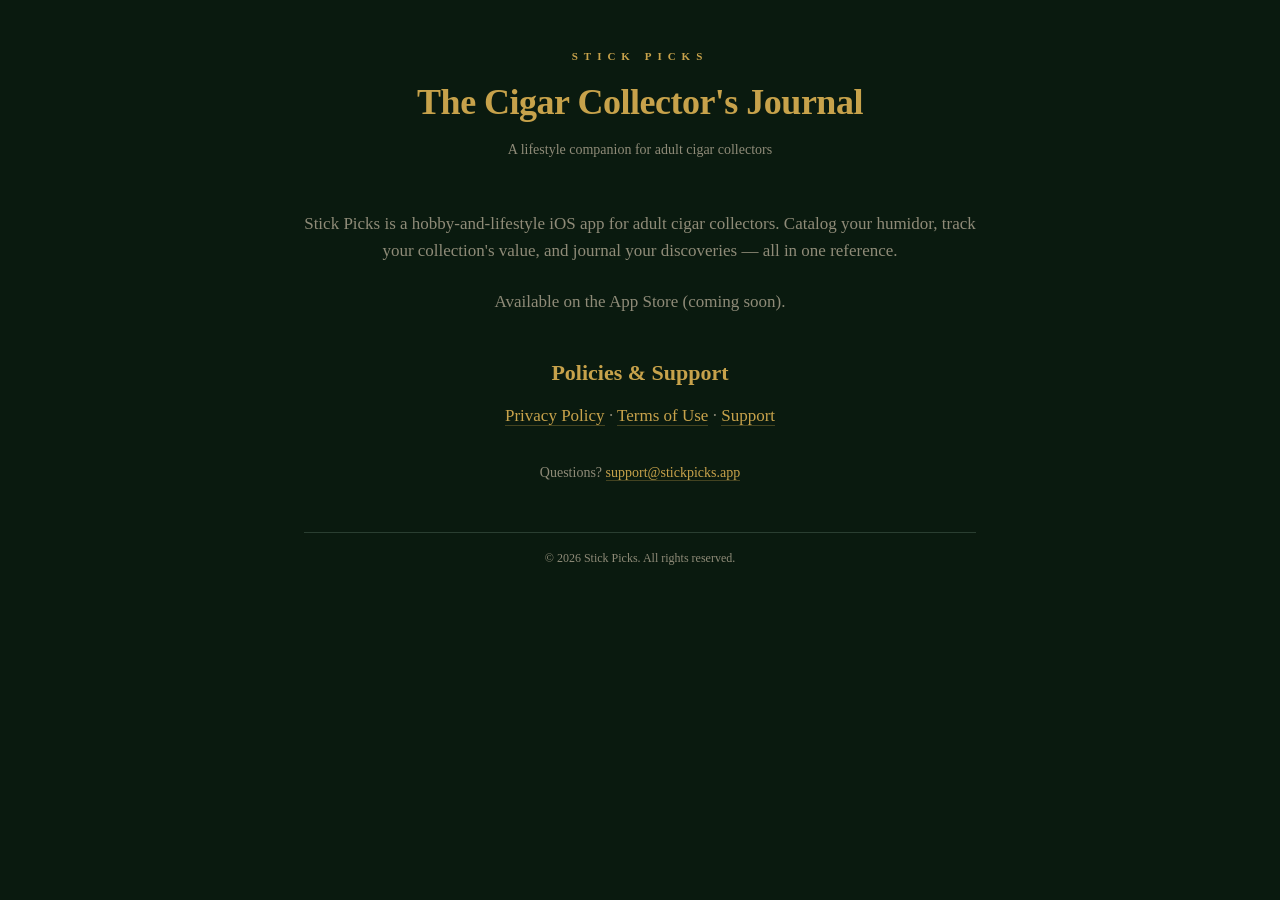
==== index.html @ 28de3f99 "Initial: Stick Picks public pages Minimal static site for the legal + support pages required by Appl" ====
<!doctype html>
<html lang="en">
<head>
<meta charset="utf-8" />
<meta name="viewport" content="width=device-width, initial-scale=1" />
<title>Stick Picks — Cigar Collection Journal</title>
<meta name="description" content="Stick Picks is a lifestyle and hobby app for adult cigar collectors. Catalog your humidor, track collection value, and journal your collection." />
<link rel="stylesheet" href="style.css" />
</head>
<body>
<div class="container">
  <p class="brand">Stick Picks</p>
  <h1>The Cigar Collector's Journal</h1>
  <p class="effective">A lifestyle companion for adult cigar collectors</p>

  <p style="text-align: center; margin-top: 48px;">
    Stick Picks is a hobby-and-lifestyle iOS app for adult cigar collectors.
    Catalog your humidor, track your collection's value, and journal your
    discoveries — all in one reference.
  </p>

  <p style="text-align: center; margin-top: 24px;">
    Available on the App Store (coming soon).
  </p>

  <h2 style="text-align: center;">Policies &amp; Support</h2>
  <p style="text-align: center;">
    <a href="privacy.html">Privacy Policy</a> ·
    <a href="terms.html">Terms of Use</a> ·
    <a href="support.html">Support</a>
  </p>

  <p style="text-align: center; margin-top: 32px; font-size: 14px;">
    Questions? <a href="mailto:support@stickpicks.app">support@stickpicks.app</a>
  </p>

  <hr class="footer-rule" />
  <p class="footer">© 2026 Stick Picks. All rights reserved.</p>
</div>
</body>
</html>
---- style.css ----
/* Stick Picks legal / support pages — shared stylesheet.
   Minimal, readable, on-brand (dark green + gold accent, serif type). */

:root {
  --bg: #0A1A0F;
  --card: #122218;
  --text: #E8E2D0;
  --muted: #8F8B78;
  --accent: #C7A24B;
  --border: #2A3E31;
}

* { box-sizing: border-box; }

html, body {
  margin: 0;
  padding: 0;
  background: var(--bg);
  color: var(--text);
  font-family: 'Cormorant Garamond', Georgia, 'Times New Roman', serif;
  font-size: 17px;
  line-height: 1.6;
}

a {
  color: var(--accent);
  text-decoration: none;
  border-bottom: 1px solid rgba(199, 162, 75, 0.3);
  transition: border-color 0.2s;
}

a:hover {
  border-bottom-color: var(--accent);
}

.container {
  max-width: 720px;
  margin: 0 auto;
  padding: 48px 24px 96px;
}

.brand {
  font-size: 11px;
  font-weight: 800;
  color: var(--accent);
  letter-spacing: 6px;
  text-align: center;
  margin: 0 0 8px;
  text-transform: uppercase;
}

h1 {
  font-size: 36px;
  font-weight: 800;
  color: var(--accent);
  text-align: center;
  margin: 0 0 8px;
  letter-spacing: -0.5px;
}

.effective {
  font-size: 14px;
  color: var(--muted);
  text-align: center;
  margin: 0 0 48px;
}

h2 {
  font-size: 22px;
  font-weight: 800;
  color: var(--accent);
  margin: 40px 0 12px;
}

p {
  color: var(--muted);
  margin: 0 0 14px;
}

ul {
  margin: 0 0 14px;
  padding-left: 24px;
  color: var(--muted);
}

li {
  margin-bottom: 6px;
}

strong {
  color: var(--text);
  font-weight: 700;
}

.warning {
  border: 2px solid var(--text);
  padding: 16px;
  margin: 16px 0;
}

.warning-title {
  font-size: 13px;
  font-weight: 800;
  letter-spacing: 1px;
  color: var(--text);
  margin: 0 0 8px;
  text-transform: uppercase;
}

.warning-body {
  font-size: 14px;
  color: var(--text);
  line-height: 1.5;
  margin: 0;
}

hr.footer-rule {
  border: 0;
  border-top: 1px solid var(--border);
  margin: 48px 0 16px;
}

.footer {
  text-align: center;
  font-size: 12px;
  color: var(--muted);
}

.nav {
  text-align: center;
  margin-bottom: 32px;
  font-size: 14px;
}

.nav a {
  margin: 0 12px;
  color: var(--muted);
  border-bottom: none;
}

.nav a:hover {
  color: var(--accent);
}

@media (max-width: 560px) {
  .container { padding: 32px 18px 64px; }
  h1 { font-size: 28px; }
  h2 { font-size: 19px; }
}
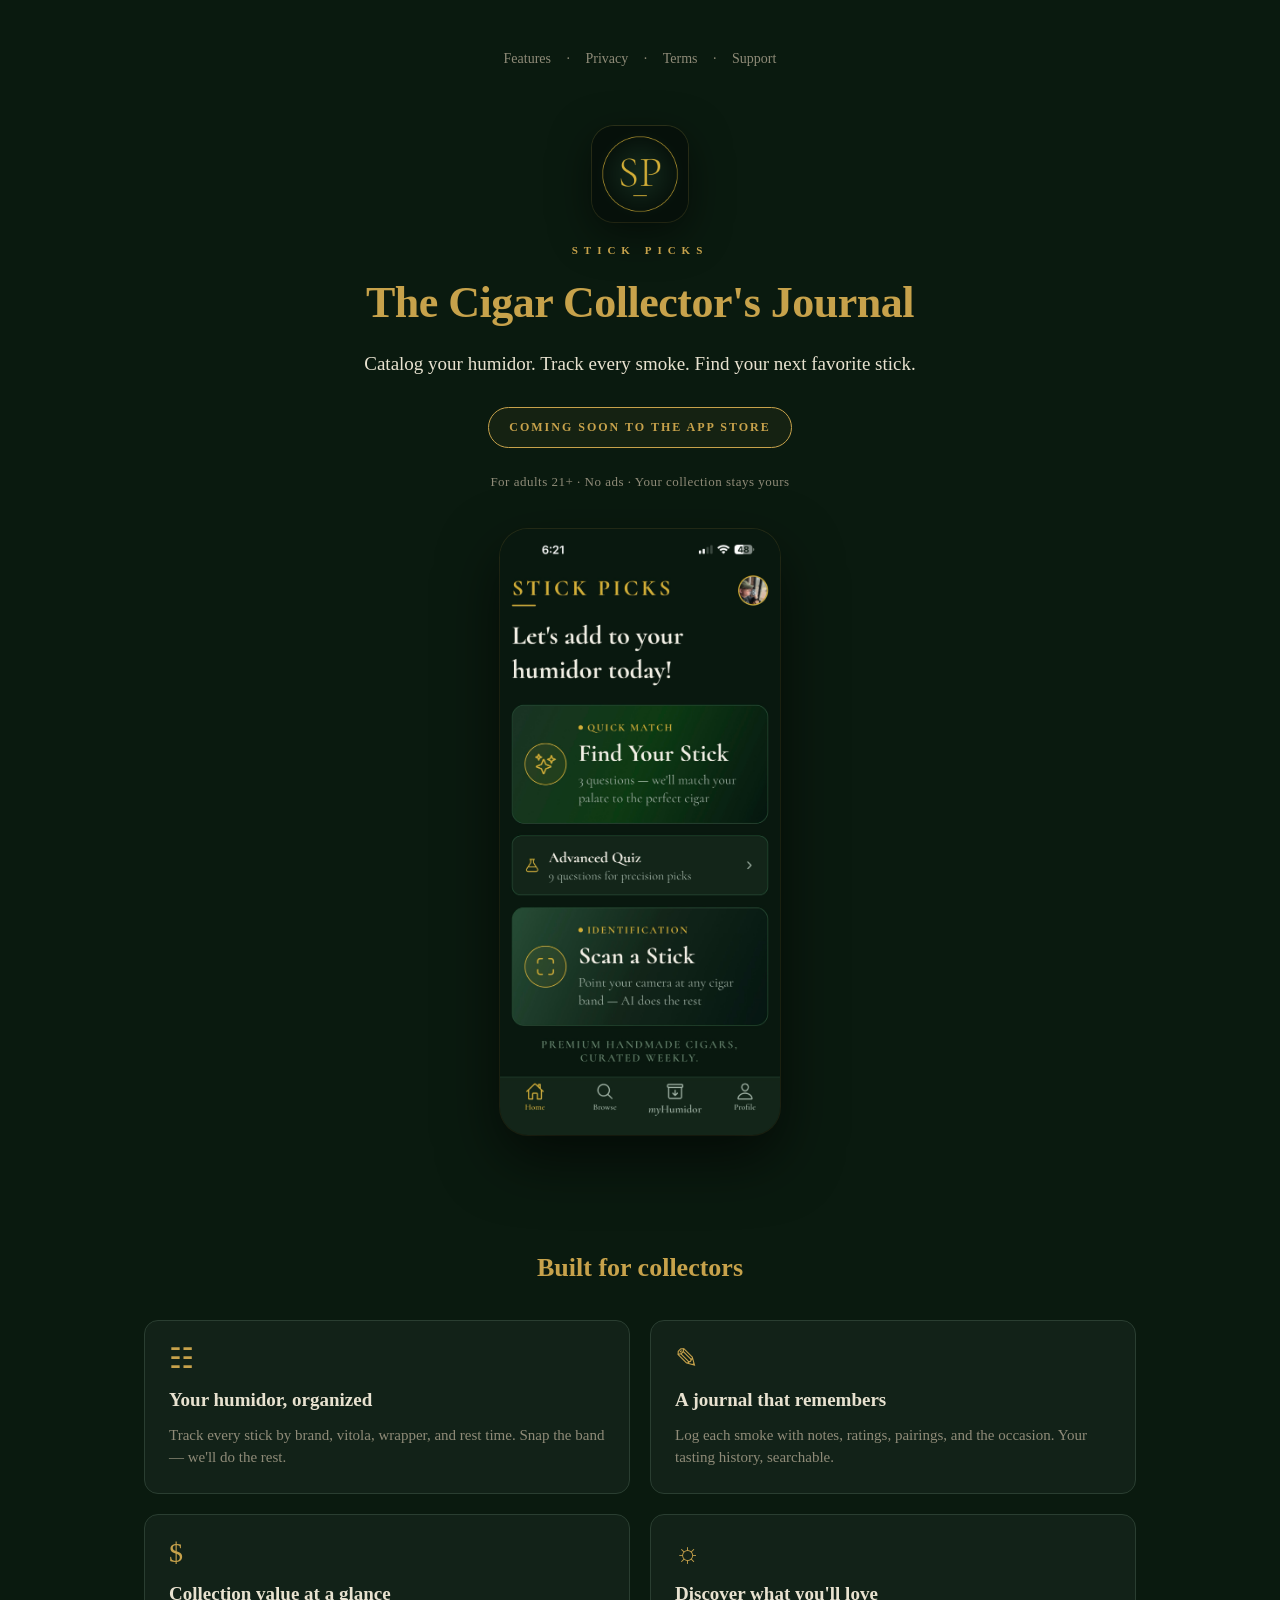
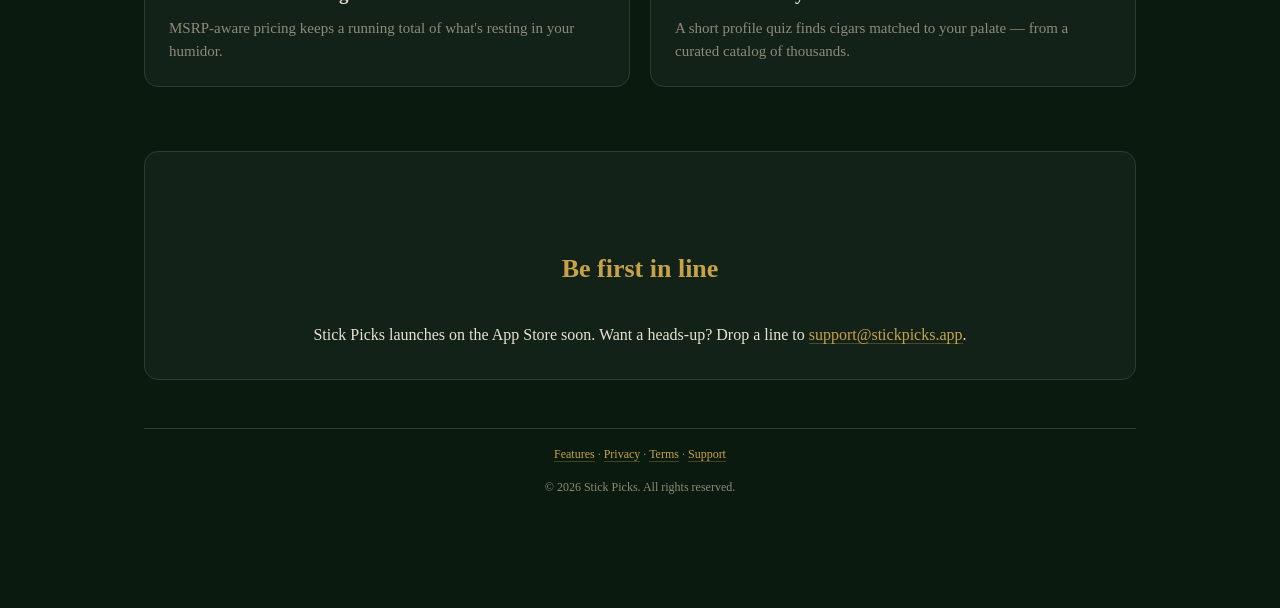
==== commit bc3a7afc: "Real landing + features page with iOS screenshots Rebuilds index.html as a marketing landing (hero w" ====
--- a/index.html
+++ b/index.html
@@ -3,39 +3,79 @@
 <head>
 <meta charset="utf-8" />
 <meta name="viewport" content="width=device-width, initial-scale=1" />
-<title>Stick Picks — Cigar Collection Journal</title>
-<meta name="description" content="Stick Picks is a lifestyle and hobby app for adult cigar collectors. Catalog your humidor, track collection value, and journal your collection." />
+<title>Stick Picks — The Cigar Collector's Journal</title>
+<meta name="description" content="A lifestyle and hobby app for adult cigar collectors. Catalog your humidor, track collection value, and journal your discoveries — all in one place." />
+<meta property="og:title" content="Stick Picks — The Cigar Collector's Journal" />
+<meta property="og:description" content="Catalog your humidor, track collection value, and journal your discoveries." />
+<meta property="og:image" content="https://stickpicks.app/icon.png" />
+<meta property="og:url" content="https://stickpicks.app" />
+<meta name="theme-color" content="#0A1A0F" />
+<link rel="icon" href="icon.png" />
+<link rel="apple-touch-icon" href="icon.png" />
 <link rel="stylesheet" href="style.css" />
 </head>
 <body>
-<div class="container">
-  <p class="brand">Stick Picks</p>
-  <h1>The Cigar Collector's Journal</h1>
-  <p class="effective">A lifestyle companion for adult cigar collectors</p>
+<div class="container container--wide">
+  <p class="nav"><a href="features.html">Features</a> · <a href="privacy.html">Privacy</a> · <a href="terms.html">Terms</a> · <a href="support.html">Support</a></p>
 
-  <p style="text-align: center; margin-top: 48px;">
-    Stick Picks is a hobby-and-lifestyle iOS app for adult cigar collectors.
-    Catalog your humidor, track your collection's value, and journal your
-    discoveries — all in one reference.
-  </p>
+  <section class="hero">
+    <img src="icon.png" alt="Stick Picks app icon" class="hero-icon" />
+    <p class="brand">Stick Picks</p>
+    <h1>The Cigar Collector's Journal</h1>
+    <p class="hero-tagline">Catalog your humidor. Track every smoke. Find your next favorite stick.</p>
 
-  <p style="text-align: center; margin-top: 24px;">
-    Available on the App Store (coming soon).
-  </p>
+    <p class="badge">Coming soon to the App Store</p>
+    <p class="hero-trust">For adults 21+ &middot; No ads &middot; Your collection stays yours</p>
 
-  <h2 style="text-align: center;">Policies &amp; Support</h2>
-  <p style="text-align: center;">
-    <a href="privacy.html">Privacy Policy</a> ·
-    <a href="terms.html">Terms of Use</a> ·
+    <img src="assets/screenshots/02-home.png" alt="Stick Picks home screen showing Find Your Stick, Advanced Quiz, and Scan a Stick options" class="hero-shot" />
+  </section>
+
+  <section class="features">
+    <h2 class="section-title">Built for collectors</h2>
+
+    <div class="feature-grid">
+      <div class="feature">
+        <div class="feature-icon">&#9783;</div>
+        <h3>Your humidor, organized</h3>
+        <p>Track every stick by brand, vitola, wrapper, and rest time. Snap the band — we'll do the rest.</p>
+      </div>
+
+      <div class="feature">
+        <div class="feature-icon">&#9998;</div>
+        <h3>A journal that remembers</h3>
+        <p>Log each smoke with notes, ratings, pairings, and the occasion. Your tasting history, searchable.</p>
+      </div>
+
+      <div class="feature">
+        <div class="feature-icon">&#36;</div>
+        <h3>Collection value at a glance</h3>
+        <p>MSRP-aware pricing keeps a running total of what's resting in your humidor.</p>
+      </div>
+
+      <div class="feature">
+        <div class="feature-icon">&#9788;</div>
+        <h3>Discover what you'll love</h3>
+        <p>A short profile quiz finds cigars matched to your palate &mdash; from a curated catalog of thousands.</p>
+      </div>
+    </div>
+  </section>
+
+  <section class="cta">
+    <h2 class="section-title">Be first in line</h2>
+    <p class="cta-body">
+      Stick Picks launches on the App Store soon. Want a heads-up? Drop a line to
+      <a href="mailto:support@stickpicks.app">support@stickpicks.app</a>.
+    </p>
+  </section>
+
+  <hr class="footer-rule" />
+  <p class="footer">
+    <a href="features.html">Features</a> &middot;
+    <a href="privacy.html">Privacy</a> &middot;
+    <a href="terms.html">Terms</a> &middot;
     <a href="support.html">Support</a>
   </p>
-
-  <p style="text-align: center; margin-top: 32px; font-size: 14px;">
-    Questions? <a href="mailto:support@stickpicks.app">support@stickpicks.app</a>
-  </p>
-
-  <hr class="footer-rule" />
-  <p class="footer">© 2026 Stick Picks. All rights reserved.</p>
+  <p class="footer">&copy; 2026 Stick Picks. All rights reserved.</p>
 </div>
 </body>
 </html>
--- a/style.css
+++ b/style.css
@@ -147,3 +147,188 @@
   h1 { font-size: 28px; }
   h2 { font-size: 19px; }
 }
+
+/* =========================================================
+   Landing & features-page styles
+   ========================================================= */
+
+.container--wide {
+  max-width: 1040px;
+}
+
+.hero {
+  text-align: center;
+  padding: 24px 0 48px;
+}
+
+.hero-icon {
+  width: 96px;
+  height: 96px;
+  border-radius: 22px;
+  margin: 0 auto 20px;
+  display: block;
+  box-shadow: 0 12px 40px rgba(0, 0, 0, 0.5),
+              0 0 0 1px rgba(199, 162, 75, 0.2);
+}
+
+.hero h1 {
+  font-size: 44px;
+  letter-spacing: -0.5px;
+  margin: 0 0 12px;
+}
+
+.hero-tagline {
+  font-size: 19px;
+  color: var(--text);
+  text-align: center;
+  max-width: 560px;
+  margin: 0 auto 28px;
+  line-height: 1.5;
+}
+
+.badge {
+  display: inline-block;
+  text-align: center;
+  font-size: 12px;
+  font-weight: 800;
+  letter-spacing: 2px;
+  text-transform: uppercase;
+  color: var(--accent);
+  border: 1px solid var(--accent);
+  border-radius: 999px;
+  padding: 10px 20px;
+  margin: 0 0 24px;
+  background: rgba(199, 162, 75, 0.06);
+}
+
+.hero-trust {
+  font-size: 13px;
+  color: var(--muted);
+  text-align: center;
+  letter-spacing: 0.5px;
+  margin: 0 0 24px;
+}
+
+.hero-shot {
+  display: block;
+  margin: 36px auto 0;
+  max-width: 280px;
+  width: 70%;
+  height: auto;
+  border-radius: 28px;
+  box-shadow: 0 24px 60px rgba(0, 0, 0, 0.6),
+              0 0 0 1px rgba(199, 162, 75, 0.15);
+}
+
+.section-title {
+  text-align: center;
+  font-size: 26px;
+  margin: 64px 0 32px;
+}
+
+/* Feature grid (used on landing) */
+.feature-grid {
+  display: grid;
+  grid-template-columns: repeat(2, 1fr);
+  gap: 20px;
+  margin: 0 0 24px;
+}
+
+.feature {
+  background: var(--card);
+  border: 1px solid var(--border);
+  border-radius: 14px;
+  padding: 24px;
+}
+
+.feature-icon {
+  font-size: 28px;
+  color: var(--accent);
+  line-height: 1;
+  margin-bottom: 12px;
+}
+
+.feature h3 {
+  font-size: 19px;
+  font-weight: 700;
+  color: var(--text);
+  margin: 0 0 8px;
+}
+
+.feature p {
+  font-size: 15px;
+  color: var(--muted);
+  margin: 0;
+  line-height: 1.5;
+}
+
+/* Feature rows (used on features.html — alternating image/copy) */
+.feature-row {
+  display: grid;
+  grid-template-columns: 1fr 1fr;
+  gap: 56px;
+  align-items: center;
+  margin: 64px 0;
+}
+
+.feature-row--reverse .feature-row-copy {
+  order: 2;
+}
+
+.feature-row-copy h3 {
+  color: var(--accent);
+  font-size: 28px;
+  font-weight: 800;
+  margin: 0 0 14px;
+  letter-spacing: -0.3px;
+}
+
+.feature-row-copy p {
+  font-size: 17px;
+  color: var(--text);
+  line-height: 1.6;
+  margin: 0 0 12px;
+}
+
+.feature-row-shot {
+  text-align: center;
+}
+
+.feature-row-shot img {
+  max-width: 280px;
+  width: 100%;
+  height: auto;
+  border-radius: 24px;
+  box-shadow: 0 18px 50px rgba(0, 0, 0, 0.55),
+              0 0 0 1px rgba(199, 162, 75, 0.15);
+}
+
+.cta {
+  text-align: center;
+  margin: 64px 0 16px;
+  padding: 32px 24px;
+  background: var(--card);
+  border: 1px solid var(--border);
+  border-radius: 14px;
+}
+
+.cta-body {
+  font-size: 16px;
+  color: var(--text);
+  margin: 0;
+}
+
+@media (max-width: 720px) {
+  .hero h1 { font-size: 32px; }
+  .hero-tagline { font-size: 17px; }
+  .feature-grid { grid-template-columns: 1fr; }
+  .feature-row {
+    grid-template-columns: 1fr;
+    gap: 24px;
+    margin: 40px 0;
+  }
+  .feature-row--reverse .feature-row-copy { order: 0; }
+  .feature-row-copy h3 { font-size: 24px; text-align: center; }
+  .feature-row-copy p { text-align: center; }
+  .section-title { font-size: 22px; margin: 48px 0 24px; }
+}
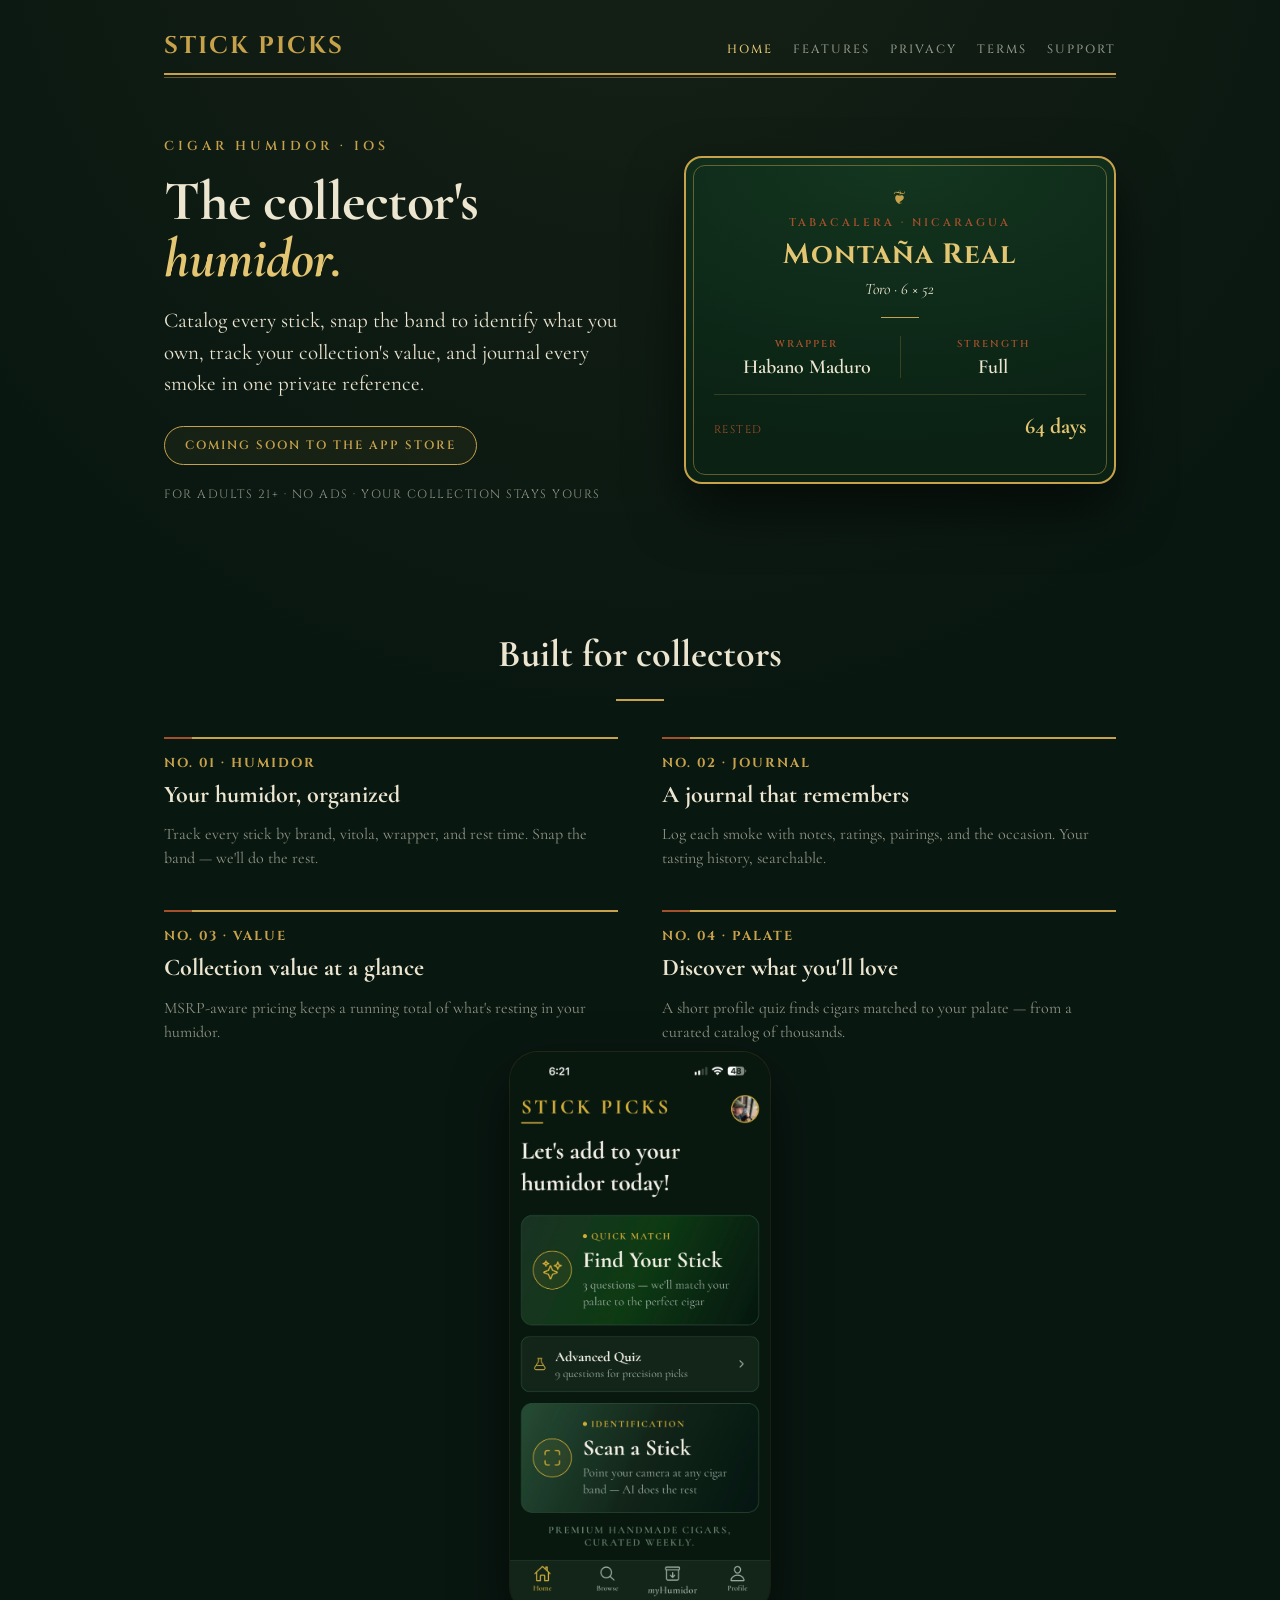
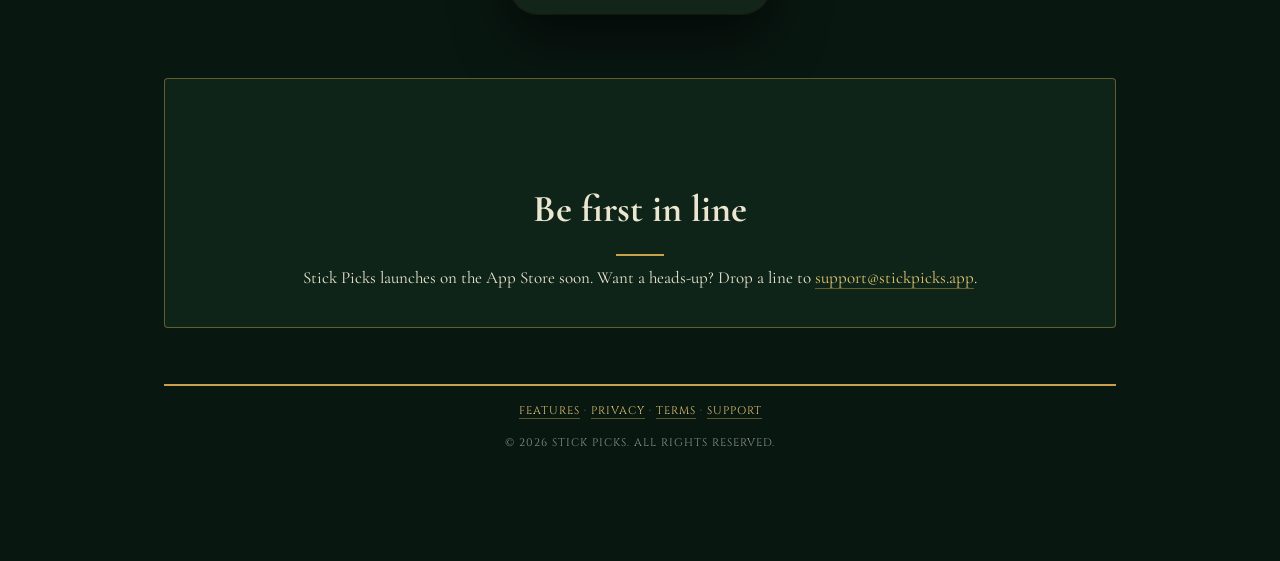
==== commit 3cdb1893: "redesign(site): bespoke heraldic cigar-band identity Replace the shared centered-serif template with" ====
--- a/index.html
+++ b/index.html
@@ -12,22 +12,51 @@
 <meta name="theme-color" content="#0A1A0F" />
 <link rel="icon" href="icon.png" />
 <link rel="apple-touch-icon" href="icon.png" />
-<link rel="stylesheet" href="style.css" />
+<link rel="stylesheet" href="style.css?v=20260426" />
 </head>
 <body>
 <div class="container container--wide">
-  <p class="nav"><a href="features.html">Features</a> · <a href="privacy.html">Privacy</a> · <a href="terms.html">Terms</a> · <a href="support.html">Support</a></p>
+  <header class="site-header">
+    <a href="index.html" class="site-wordmark">Stick Picks</a>
+    <nav class="site-nav" aria-label="Main navigation">
+      <a href="index.html" aria-current="page">Home</a>
+      <a href="features.html">Features</a>
+      <a href="privacy.html">Privacy</a>
+      <a href="terms.html">Terms</a>
+      <a href="support.html">Support</a>
+    </nav>
+  </header>
+  <div class="band-rule" aria-hidden="true"></div>
 
   <section class="hero">
-    <img src="icon.png" alt="Stick Picks app icon" class="hero-icon" />
-    <p class="brand">Stick Picks</p>
-    <h1>The Cigar Collector's Journal</h1>
-    <p class="hero-tagline">Catalog your humidor. Track every smoke. Find your next favorite stick.</p>
+    <div class="hero-copy">
+      <p class="eyebrow">Cigar humidor &middot; iOS</p>
+      <h1>The collector's <em>humidor.</em></h1>
+      <p class="hero-tagline">Catalog every stick, snap the band to identify what you own, track your collection's value, and journal every smoke in one private reference.</p>
 
-    <p class="badge">Coming soon to the App Store</p>
-    <p class="hero-trust">For adults 21+ &middot; No ads &middot; Your collection stays yours</p>
+      <p class="badge">Coming soon to the App Store</p>
+      <p class="hero-trust">For adults 21+ &middot; No ads &middot; Your collection stays yours</p>
+    </div>
 
-    <img src="assets/screenshots/02-home.png" alt="Stick Picks home screen showing Find Your Stick, Advanced Quiz, and Scan a Stick options" class="hero-shot" />
+    <aside class="cigarband" aria-label="Example cigar in your humidor">
+      <p class="cigarband-flourish" aria-hidden="true">&#10086;</p>
+      <p class="cigarband-house">Tabacalera &middot; Nicaragua</p>
+      <p class="cigarband-name">Monta&ntilde;a Real</p>
+      <p class="cigarband-vitola">Toro &middot; 6 &times; 52</p>
+
+      <dl class="cigarband-stats">
+        <div>
+          <dt>Wrapper</dt>
+          <dd>Habano Maduro</dd>
+        </div>
+        <div>
+          <dt>Strength</dt>
+          <dd>Full</dd>
+        </div>
+      </dl>
+
+      <p class="cigarband-foot"><span>Rested</span><strong>64 days</strong></p>
+    </aside>
   </section>
 
   <section class="features">
@@ -35,29 +64,31 @@
 
     <div class="feature-grid">
       <div class="feature">
-        <div class="feature-icon">&#9783;</div>
+        <div class="feature-icon">No. 01 &middot; Humidor</div>
         <h3>Your humidor, organized</h3>
         <p>Track every stick by brand, vitola, wrapper, and rest time. Snap the band — we'll do the rest.</p>
       </div>
 
       <div class="feature">
-        <div class="feature-icon">&#9998;</div>
+        <div class="feature-icon">No. 02 &middot; Journal</div>
         <h3>A journal that remembers</h3>
         <p>Log each smoke with notes, ratings, pairings, and the occasion. Your tasting history, searchable.</p>
       </div>
 
       <div class="feature">
-        <div class="feature-icon">&#36;</div>
+        <div class="feature-icon">No. 03 &middot; Value</div>
         <h3>Collection value at a glance</h3>
         <p>MSRP-aware pricing keeps a running total of what's resting in your humidor.</p>
       </div>
 
       <div class="feature">
-        <div class="feature-icon">&#9788;</div>
+        <div class="feature-icon">No. 04 &middot; Palate</div>
         <h3>Discover what you'll love</h3>
         <p>A short profile quiz finds cigars matched to your palate &mdash; from a curated catalog of thousands.</p>
       </div>
     </div>
+
+    <img src="assets/screenshots/02-home.png" alt="Stick Picks home screen showing Find Your Stick, Advanced Quiz, and Scan a Stick options" class="hero-shot" />
   </section>
 
   <section class="cta">
--- a/style.css
+++ b/style.css
@@ -1,13 +1,29 @@
-/* Stick Picks legal / support pages — shared stylesheet.
-   Minimal, readable, on-brand (dark green + gold accent, serif type). */
+/* Stick Picks marketing + legal stylesheet.
+   "Humidor crest" aesthetic: a heraldic cigar-band identity. The signature
+   element is a gold-on-green band medallion (the ornate paper ring around a
+   cigar), framed in double gilt rules and set in engraved Roman capitals.
+   Masthead + two-column band hero + ledger features make the page read like a
+   collector's humidor catalog rather than a generic centered landing.
+   Deep humidor green + antique gold, Cinzel crest caps + Cormorant body. */
+
+@import url('https://fonts.googleapis.com/css2?family=Cinzel:wght@500;600;700&family=Cormorant+Garamond:ital,wght@0,400;0,500;0,600;0,700;1,400;1,500&display=swap');
 
 :root {
-  --bg: #0A1A0F;
-  --card: #122218;
-  --text: #E8E2D0;
-  --muted: #8F8B78;
-  --accent: #C7A24B;
-  --border: #2A3E31;
+  --bg: #091711;          /* humidor green-black */
+  --bg2: #0E2418;
+  --card: #13251A;
+  --crest: #0E2A19;       /* band medallion green field */
+  --text: #ECE5D0;        /* warm parchment */
+  --muted: #8E9384;
+  --gold: #C7A24B;
+  --gold-bright: #E3C572;
+  --ember: #A4502B;       /* tobacco / cigar-ember accent */
+  --line: rgba(199, 162, 75, 0.22);
+  --line-strong: rgba(199, 162, 75, 0.46);
+
+  /* legacy aliases */
+  --accent: var(--gold);
+  --border: var(--line);
 }
 
 * { box-sizing: border-box; }
@@ -18,282 +34,359 @@
   background: var(--bg);
   color: var(--text);
   font-family: 'Cormorant Garamond', Georgia, 'Times New Roman', serif;
-  font-size: 17px;
+  font-size: 19px;
   line-height: 1.6;
 }
+body {
+  background-image:
+    radial-gradient(110% 70% at 50% -8%, rgba(199, 162, 75, 0.07), transparent 60%);
+  background-repeat: no-repeat;
+}
 
 a {
-  color: var(--accent);
+  color: var(--gold-bright);
   text-decoration: none;
-  border-bottom: 1px solid rgba(199, 162, 75, 0.3);
-  transition: border-color 0.2s;
-}
-
-a:hover {
-  border-bottom-color: var(--accent);
-}
+  border-bottom: 1px solid var(--line-strong);
+  transition: border-color 0.2s, color 0.2s;
+}
+a:hover { border-bottom-color: var(--gold-bright); color: var(--gold-bright); }
 
 .container {
   max-width: 720px;
   margin: 0 auto;
-  padding: 48px 24px 96px;
-}
-
-.brand {
-  font-size: 11px;
-  font-weight: 800;
-  color: var(--accent);
-  letter-spacing: 6px;
-  text-align: center;
-  margin: 0 0 8px;
-  text-transform: uppercase;
-}
-
-h1 {
-  font-size: 36px;
-  font-weight: 800;
-  color: var(--accent);
-  text-align: center;
-  margin: 0 0 8px;
-  letter-spacing: -0.5px;
-}
-
-.effective {
-  font-size: 14px;
-  color: var(--muted);
-  text-align: center;
-  margin: 0 0 48px;
-}
-
-h2 {
-  font-size: 22px;
-  font-weight: 800;
-  color: var(--accent);
-  margin: 40px 0 12px;
-}
-
-p {
-  color: var(--muted);
-  margin: 0 0 14px;
-}
-
-ul {
-  margin: 0 0 14px;
-  padding-left: 24px;
-  color: var(--muted);
-}
-
-li {
-  margin-bottom: 6px;
-}
-
-strong {
-  color: var(--text);
-  font-weight: 700;
-}
-
-.warning {
-  border: 2px solid var(--text);
-  padding: 16px;
-  margin: 16px 0;
-}
-
-.warning-title {
-  font-size: 13px;
-  font-weight: 800;
-  letter-spacing: 1px;
-  color: var(--text);
-  margin: 0 0 8px;
-  text-transform: uppercase;
-}
-
-.warning-body {
-  font-size: 14px;
-  color: var(--text);
-  line-height: 1.5;
-  margin: 0;
-}
-
-hr.footer-rule {
-  border: 0;
-  border-top: 1px solid var(--border);
-  margin: 48px 0 16px;
-}
-
-.footer {
-  text-align: center;
+  padding: 28px 24px 96px;
+}
+.container--wide { max-width: 1000px; }
+
+/* ----- Masthead ----------------------------------------------------------- */
+.site-header {
+  display: flex;
+  align-items: baseline;
+  justify-content: space-between;
+  gap: 24px;
+  flex-wrap: wrap;
+  padding: 6px 0 14px;
+}
+.site-wordmark {
+  font-family: 'Cinzel', Georgia, serif;
+  font-weight: 700;
+  font-size: 24px;
+  letter-spacing: 2px;
+  text-transform: uppercase;
+  color: var(--gold);
+  border-bottom: none;
+  line-height: 1;
+}
+.site-wordmark:hover { color: var(--gold-bright); }
+.site-nav {
+  display: flex;
+  flex-wrap: wrap;
+  gap: 20px;
+  font-family: 'Cinzel', Georgia, serif;
+  font-weight: 500;
   font-size: 12px;
-  color: var(--muted);
-}
-
+  letter-spacing: 2px;
+  text-transform: uppercase;
+}
+.site-nav a { color: var(--muted); border-bottom: none; }
+.site-nav a:hover,
+.site-nav a[aria-current='page'] { color: var(--gold-bright); }
+
+/* double gilt rule, the gold edge of a cigar band */
+.band-rule {
+  height: 5px;
+  border-top: 2px solid var(--gold);
+  border-bottom: 1px solid var(--line-strong);
+  margin: 0 0 44px;
+}
+
+/* legacy centered nav (legal pages still emit <p class="nav">) */
 .nav {
   text-align: center;
-  margin-bottom: 32px;
-  font-size: 14px;
-}
-
-.nav a {
-  margin: 0 12px;
-  color: var(--muted);
-  border-bottom: none;
-}
-
-.nav a:hover {
-  color: var(--accent);
-}
-
-@media (max-width: 560px) {
-  .container { padding: 32px 18px 64px; }
-  h1 { font-size: 28px; }
-  h2 { font-size: 19px; }
-}
-
-/* =========================================================
-   Landing & features-page styles
-   ========================================================= */
-
-.container--wide {
-  max-width: 1040px;
-}
-
+  margin-bottom: 30px;
+  font-family: 'Cinzel', Georgia, serif;
+  font-size: 12px;
+  letter-spacing: 2px;
+  text-transform: uppercase;
+}
+.nav a { margin: 0 12px; color: var(--muted); border-bottom: none; }
+.nav a:hover { color: var(--gold-bright); }
+
+/* ----- Headings ----------------------------------------------------------- */
+.brand {
+  font-family: 'Cinzel', Georgia, serif;
+  font-size: 13px;
+  font-weight: 600;
+  color: var(--gold);
+  letter-spacing: 4px;
+  text-transform: uppercase;
+  margin: 0 0 16px;
+}
+.eyebrow {
+  font-family: 'Cinzel', Georgia, serif;
+  font-size: 13px;
+  font-weight: 600;
+  color: var(--gold);
+  letter-spacing: 4px;
+  text-transform: uppercase;
+  margin: 0 0 16px;
+}
+h1 {
+  font-family: 'Cormorant Garamond', Georgia, serif;
+  font-size: 56px;
+  font-weight: 700;
+  line-height: 1.02;
+  color: var(--text);
+  letter-spacing: -0.5px;
+  margin: 0 0 16px;
+}
+h1 em { font-style: italic; color: var(--gold-bright); }
+h2 {
+  font-family: 'Cormorant Garamond', Georgia, serif;
+  font-size: 32px;
+  font-weight: 700;
+  color: var(--text);
+  margin: 44px 0 14px;
+}
+h3 {
+  font-family: 'Cormorant Garamond', Georgia, serif;
+  font-size: 24px;
+  font-weight: 700;
+  color: var(--text);
+  margin: 26px 0 10px;
+}
+.section-title {
+  font-family: 'Cormorant Garamond', Georgia, serif;
+  text-align: center;
+  font-size: 38px;
+  font-weight: 700;
+  margin: 64px 0 8px;
+}
+.section-title::after {
+  content: '';
+  display: block;
+  width: 48px;
+  height: 2px;
+  background: var(--gold);
+  margin: 14px auto 0;
+}
+.effective { font-size: 16px; color: var(--muted); margin: 0 0 40px; }
+
+p { color: var(--muted); margin: 0 0 14px; }
+ul, ol { margin: 0 0 14px; padding-left: 24px; color: var(--muted); }
+li { margin-bottom: 6px; }
+strong { color: var(--text); font-weight: 600; }
+
+/* ----- Hero --------------------------------------------------------------- */
 .hero {
-  text-align: center;
-  padding: 24px 0 48px;
-}
-
-.hero-icon {
-  width: 96px;
-  height: 96px;
-  border-radius: 22px;
-  margin: 0 auto 20px;
-  display: block;
-  box-shadow: 0 12px 40px rgba(0, 0, 0, 0.5),
-              0 0 0 1px rgba(199, 162, 75, 0.2);
-}
-
-.hero h1 {
-  font-size: 44px;
-  letter-spacing: -0.5px;
-  margin: 0 0 12px;
-}
-
+  display: grid;
+  grid-template-columns: 1.04fr 0.96fr;
+  gap: 52px;
+  align-items: center;
+  padding: 14px 0 56px;
+  text-align: left;
+}
+.hero-copy { min-width: 0; }
+.hero-icon { display: none; }     /* the band crest is the hero visual */
+.hero h1 { font-size: 56px; text-align: left; margin: 0 0 18px; }
 .hero-tagline {
-  font-size: 19px;
-  color: var(--text);
-  text-align: center;
-  max-width: 560px;
-  margin: 0 auto 28px;
+  font-size: 21px;
   line-height: 1.5;
-}
-
+  color: var(--text);
+  margin: 0 0 26px;
+  max-width: 30em;
+}
 .badge {
   display: inline-block;
-  text-align: center;
+  font-family: 'Cinzel', Georgia, serif;
   font-size: 12px;
-  font-weight: 800;
-  letter-spacing: 2px;
-  text-transform: uppercase;
-  color: var(--accent);
-  border: 1px solid var(--accent);
+  font-weight: 600;
+  letter-spacing: 2px;
+  text-transform: uppercase;
+  color: var(--gold);
+  border: 1px solid var(--gold);
   border-radius: 999px;
-  padding: 10px 20px;
-  margin: 0 0 24px;
+  padding: 9px 20px;
+  margin: 0 0 20px;
   background: rgba(199, 162, 75, 0.06);
 }
-
 .hero-trust {
-  font-size: 13px;
+  font-family: 'Cinzel', Georgia, serif;
+  font-size: 12px;
+  letter-spacing: 1.5px;
+  text-transform: uppercase;
   color: var(--muted);
-  text-align: center;
-  letter-spacing: 0.5px;
-  margin: 0 0 24px;
-}
-
+  margin: 0;
+}
+/* the in-app screenshot, demoted out of the hero; shown lower on the page */
 .hero-shot {
   display: block;
-  margin: 36px auto 0;
-  max-width: 280px;
-  width: 70%;
+  margin: 8px auto 0;
+  max-width: 260px;
+  width: 100%;
   height: auto;
   border-radius: 28px;
-  box-shadow: 0 24px 60px rgba(0, 0, 0, 0.6),
+  box-shadow: 0 24px 54px rgba(0, 0, 0, 0.6),
               0 0 0 1px rgba(199, 162, 75, 0.15);
 }
 
-.section-title {
+/* ----- The cigar-band crest (signature component) ------------------------- */
+.cigarband {
+  position: relative;
+  background:
+    radial-gradient(120% 90% at 50% 0%, #14361F 0%, var(--crest) 55%, #0A2113 100%);
+  border: 2px solid var(--gold);
+  border-radius: 18px;
+  padding: 30px 28px 24px;
   text-align: center;
-  font-size: 26px;
-  margin: 64px 0 32px;
-}
-
-/* Feature grid (used on landing) */
+  box-shadow: 0 26px 54px rgba(0, 0, 0, 0.55);
+}
+/* inner gilt hairline frame, the double edge of a band */
+.cigarband::before {
+  content: '';
+  position: absolute;
+  inset: 7px;
+  border: 1px solid var(--line-strong);
+  border-radius: 12px;
+  pointer-events: none;
+}
+.cigarband-flourish {
+  font-size: 18px;
+  color: var(--gold);
+  line-height: 1;
+  margin: 0 0 8px;
+}
+.cigarband-house {
+  font-family: 'Cinzel', Georgia, serif;
+  font-weight: 600;
+  font-size: 11px;
+  letter-spacing: 3px;
+  text-transform: uppercase;
+  color: var(--ember);
+  margin: 0 0 8px;
+}
+.cigarband-name {
+  font-family: 'Cinzel', Georgia, serif;
+  font-weight: 700;
+  font-size: 28px;
+  letter-spacing: 1px;
+  line-height: 1.05;
+  color: var(--gold-bright);
+  margin: 0 0 8px;
+}
+.cigarband-vitola {
+  font-style: italic;
+  font-size: 16px;
+  color: var(--text);
+  margin: 0 0 18px;
+}
+.cigarband-vitola::after {
+  content: '';
+  display: block;
+  width: 38px;
+  height: 1px;
+  background: var(--gold);
+  margin: 14px auto 0;
+}
+.cigarband-stats {
+  display: grid;
+  grid-template-columns: 1fr 1fr;
+  margin: 0 0 16px;
+}
+.cigarband-stats > div + div { border-left: 1px solid var(--line); }
+.cigarband-stats dt {
+  font-family: 'Cinzel', Georgia, serif;
+  font-weight: 600;
+  font-size: 10px;
+  letter-spacing: 2px;
+  text-transform: uppercase;
+  color: var(--ember);
+  margin: 0 0 4px;
+}
+.cigarband-stats dd {
+  font-family: 'Cormorant Garamond', Georgia, serif;
+  font-size: 20px;
+  font-weight: 600;
+  line-height: 1.1;
+  color: var(--text);
+  margin: 0;
+}
+.cigarband-foot {
+  display: flex;
+  align-items: baseline;
+  justify-content: space-between;
+  padding-top: 14px;
+  border-top: 1px solid var(--line);
+}
+.cigarband-foot span {
+  font-family: 'Cinzel', Georgia, serif;
+  font-size: 11px;
+  letter-spacing: 1.5px;
+  text-transform: uppercase;
+  color: var(--ember);
+}
+.cigarband-foot strong {
+  font-family: 'Cormorant Garamond', Georgia, serif;
+  font-size: 22px;
+  font-weight: 700;
+  color: var(--gold-bright);
+}
+
+/* ----- Feature ledger ----------------------------------------------------- */
 .feature-grid {
   display: grid;
   grid-template-columns: repeat(2, 1fr);
-  gap: 20px;
-  margin: 0 0 24px;
-}
-
+  gap: 40px 44px;
+  margin: 36px 0 0;
+}
 .feature {
-  background: var(--card);
-  border: 1px solid var(--border);
-  border-radius: 14px;
-  padding: 24px;
-}
-
+  background: none;
+  border: none;
+  border-top: 2px solid var(--gold);
+  border-radius: 0;
+  padding: 18px 0 0;
+  position: relative;
+}
+.feature::before {
+  content: '';
+  position: absolute;
+  top: -2px;
+  left: 0;
+  width: 28px;
+  height: 2px;
+  background: var(--ember);
+}
 .feature-icon {
-  font-size: 28px;
-  color: var(--accent);
+  font-family: 'Cinzel', Georgia, serif;
+  font-weight: 700;
+  font-size: 13px;
+  letter-spacing: 2px;
+  text-transform: uppercase;
+  color: var(--gold);
   line-height: 1;
-  margin-bottom: 12px;
-}
-
-.feature h3 {
-  font-size: 19px;
-  font-weight: 700;
-  color: var(--text);
-  margin: 0 0 8px;
-}
-
-.feature p {
-  font-size: 15px;
-  color: var(--muted);
-  margin: 0;
-  line-height: 1.5;
-}
-
-/* Feature rows (used on features.html — alternating image/copy) */
+  margin-bottom: 6px;
+}
+.feature h3 { font-size: 24px; color: var(--text); margin: 6px 0 8px; }
+.feature p { font-size: 16px; color: var(--muted); margin: 0; line-height: 1.5; }
+
+/* ----- Feature rows (features.html) --------------------------------------- */
 .feature-row {
   display: grid;
   grid-template-columns: 1fr 1fr;
-  gap: 56px;
+  gap: 52px;
   align-items: center;
   margin: 64px 0;
 }
-
-.feature-row--reverse .feature-row-copy {
-  order: 2;
-}
-
+.feature-row--reverse .feature-row-copy { order: 2; }
 .feature-row-copy h3 {
-  color: var(--accent);
-  font-size: 28px;
-  font-weight: 800;
+  font-family: 'Cormorant Garamond', Georgia, serif;
+  color: var(--text);
+  font-size: 30px;
+  font-weight: 700;
   margin: 0 0 14px;
-  letter-spacing: -0.3px;
-}
-
-.feature-row-copy p {
-  font-size: 17px;
-  color: var(--text);
-  line-height: 1.6;
-  margin: 0 0 12px;
-}
-
-.feature-row-shot {
-  text-align: center;
-}
-
+}
+.feature-row-copy p { font-size: 18px; color: var(--text); line-height: 1.6; margin: 0 0 12px; }
+.feature-row-shot { text-align: center; }
 .feature-row-shot img {
   max-width: 280px;
   width: 100%;
@@ -303,32 +396,60 @@
               0 0 0 1px rgba(199, 162, 75, 0.15);
 }
 
+/* ----- CTA ---------------------------------------------------------------- */
 .cta {
   text-align: center;
   margin: 64px 0 16px;
-  padding: 32px 24px;
-  background: var(--card);
-  border: 1px solid var(--border);
-  border-radius: 14px;
-}
-
-.cta-body {
-  font-size: 16px;
-  color: var(--text);
-  margin: 0;
-}
-
-@media (max-width: 720px) {
-  .hero h1 { font-size: 32px; }
-  .hero-tagline { font-size: 17px; }
-  .feature-grid { grid-template-columns: 1fr; }
-  .feature-row {
-    grid-template-columns: 1fr;
-    gap: 24px;
-    margin: 40px 0;
-  }
+  padding: 36px 24px;
+  background: var(--bg2);
+  border: 1px solid var(--line-strong);
+  border-radius: 4px;
+}
+.cta-body { font-size: 17px; color: var(--text); margin: 0; }
+
+/* ----- Warning callout (legal pages) -------------------------------------- */
+.warning {
+  border: 1px solid var(--line-strong);
+  background: rgba(164, 80, 43, 0.12);
+  padding: 18px 20px;
+  border-radius: 2px;
+  margin: 18px 0;
+}
+.warning-title {
+  font-family: 'Cinzel', Georgia, serif;
+  font-size: 12px;
+  font-weight: 600;
+  letter-spacing: 1.5px;
+  color: var(--gold-bright);
+  margin: 0 0 8px;
+  text-transform: uppercase;
+}
+.warning-body { font-size: 15px; color: var(--text); line-height: 1.55; margin: 0; }
+
+/* ----- Footer ------------------------------------------------------------- */
+hr.footer-rule { border: 0; border-top: 2px solid var(--gold); margin: 56px 0 16px; }
+.footer {
+  text-align: center;
+  font-family: 'Cinzel', Georgia, serif;
+  font-size: 11px;
+  letter-spacing: 1px;
+  text-transform: uppercase;
+  color: var(--muted);
+}
+
+/* ----- Responsive --------------------------------------------------------- */
+@media (max-width: 760px) {
+  .hero { grid-template-columns: 1fr; gap: 36px; }
+  .feature-grid { grid-template-columns: 1fr; gap: 32px; }
+  .feature-row { grid-template-columns: 1fr; gap: 24px; margin: 44px 0; }
   .feature-row--reverse .feature-row-copy { order: 0; }
-  .feature-row-copy h3 { font-size: 24px; text-align: center; }
+  .feature-row-copy h3 { text-align: center; }
   .feature-row-copy p { text-align: center; }
-  .section-title { font-size: 22px; margin: 48px 0 24px; }
-}
+}
+@media (max-width: 560px) {
+  .container { padding: 22px 18px 64px; }
+  .hero h1, h1 { font-size: 42px; }
+  .section-title { font-size: 30px; }
+  h2 { font-size: 27px; }
+  .site-wordmark { font-size: 21px; }
+}
